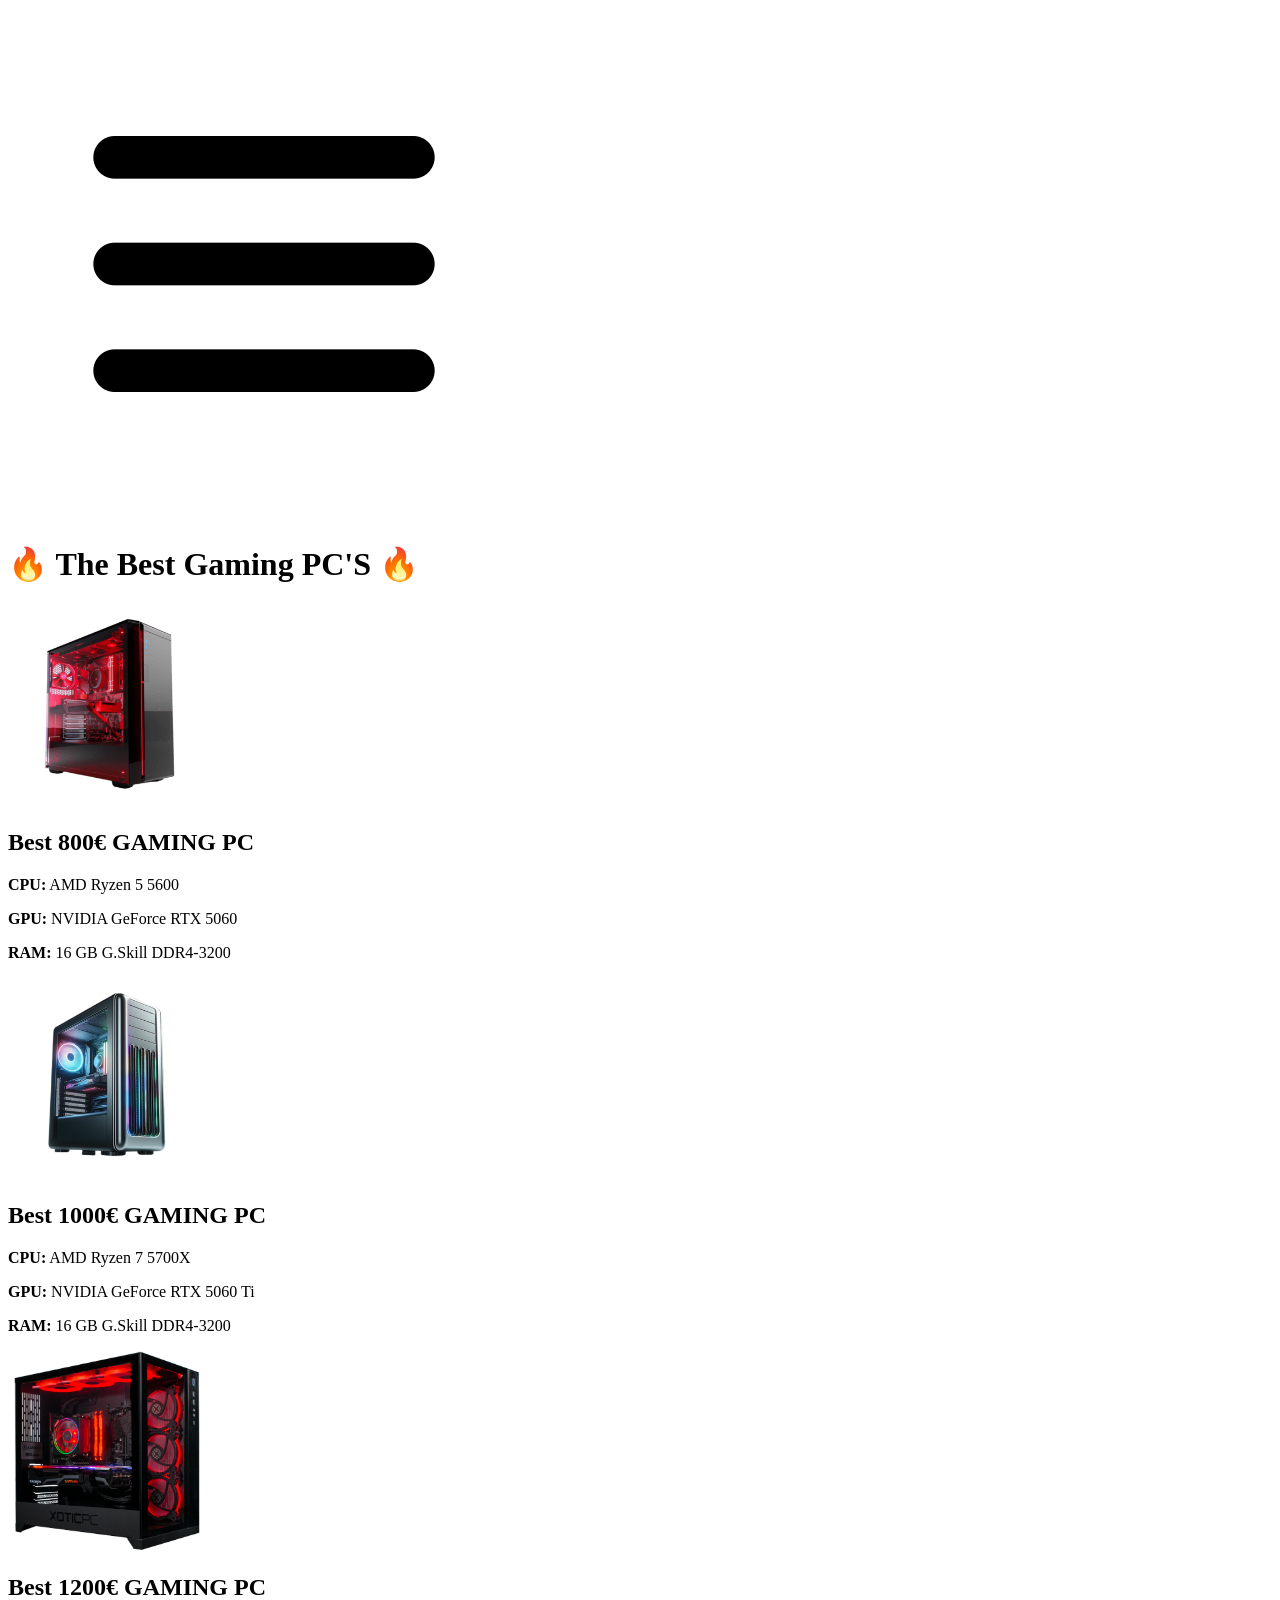
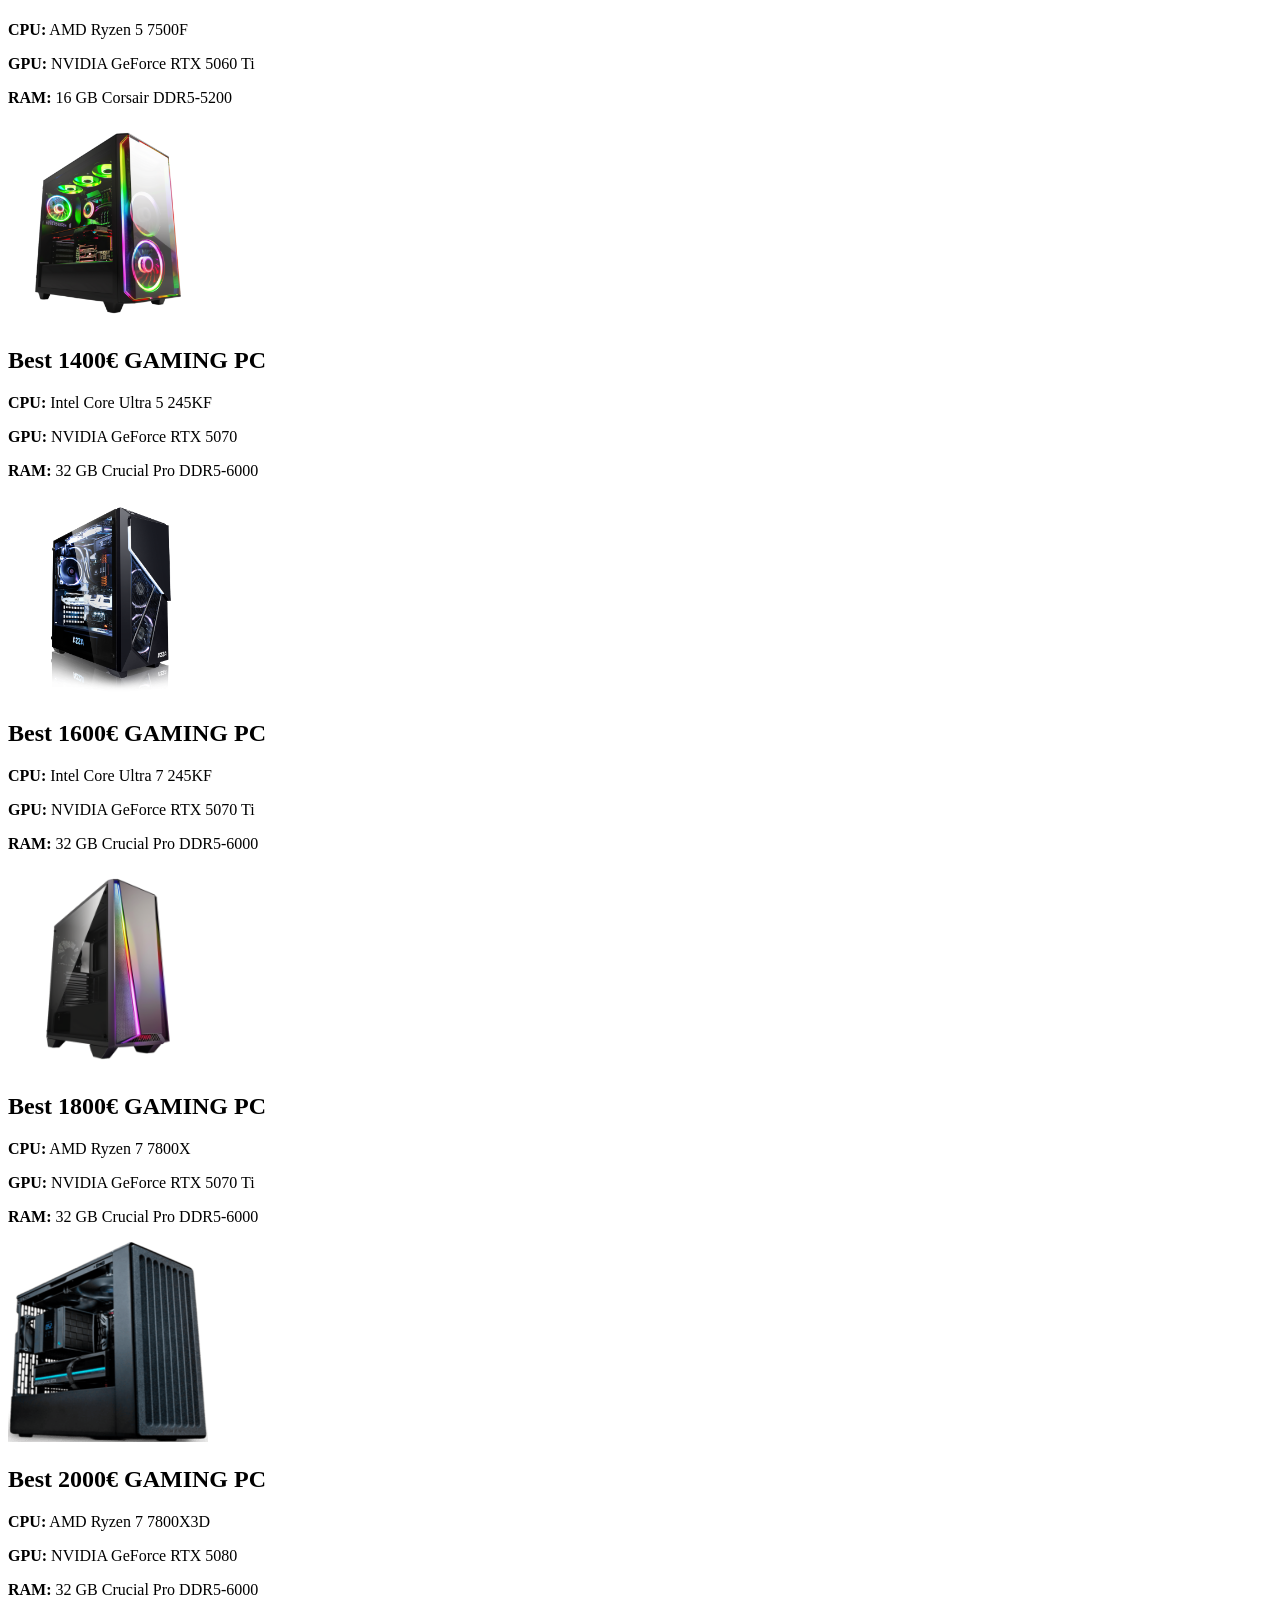
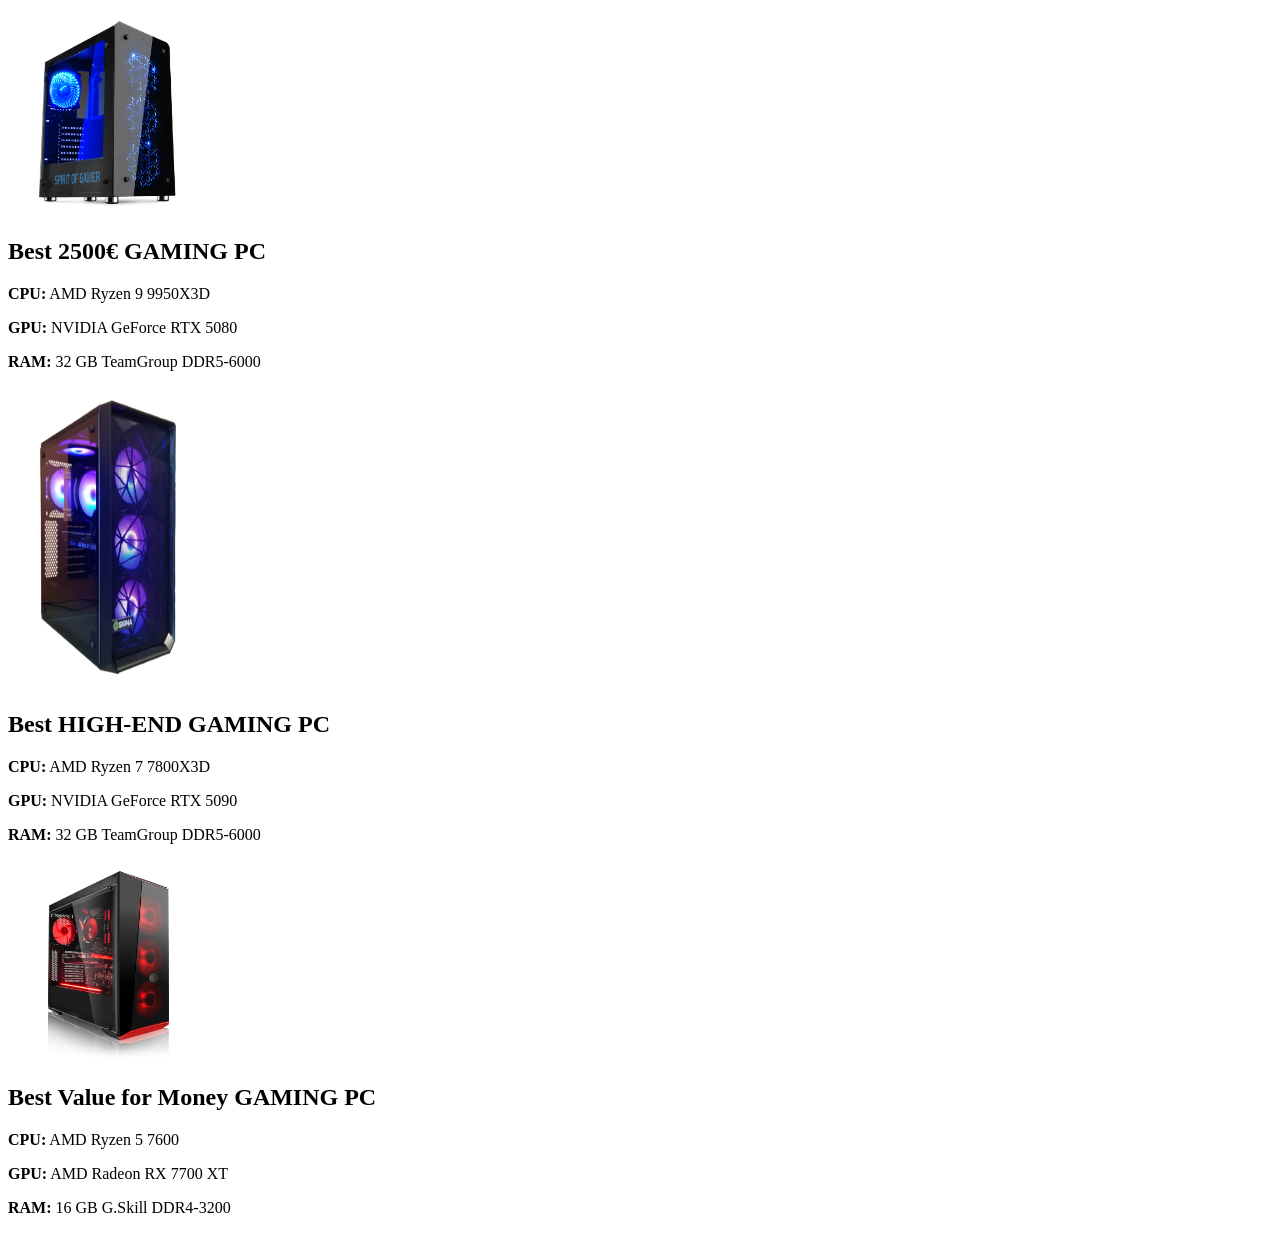
==== pc.html @ 027d5376 "Update and rename Pc.html to pc.html" ====
<!DOCTYPE html>
<html lang="en">
<head>
    <meta charset="UTF-8">
    <meta name="viewport" content="width=device-width, initial-scale=1.0">
    <title>My PC List</title>
    <link rel="stylesheet" href="pcStyle.css">
</head>
<body>

    <div class="icon">
        <a href="index.html"><img src="img/IMG_7681.PNG" alt="Home"></a>
    </div>

    <h1>🔥 The Best Gaming PC'S 🔥</h1>

    <div class="container">

        <div class="card">
            <div class="image"><img src="img/C1.png" alt="Best 800€ GAMING PC" width="200" height="200"></div>
            <h2>Best 800€ GAMING PC</h2>
            <p><strong>CPU:</strong> AMD Ryzen 5 5600</p>
            <p><strong>GPU:</strong> NVIDIA GeForce RTX 5060</p>
            <p><strong>RAM:</strong> 16 GB G.Skill DDR4-3200</p>
        </div>

        <div class="card">
            <div class="image"><img src="img/C2.png" alt="Best 1000€ GAMING PC" width="200" height="200"></div>
            <h2>Best 1000€ GAMING PC</h2>
            <p><strong>CPU:</strong> AMD Ryzen 7 5700X</p>
            <p><strong>GPU:</strong> NVIDIA GeForce RTX 5060 Ti</p>
            <p><strong>RAM:</strong> 16 GB G.Skill DDR4-3200</p>
        </div>

        <div class="card">
            <div class="image"><img src="img/C3.png" alt="Best 1200€ GAMING PC" width="200" height="200"></div>
            <h2>Best 1200€ GAMING PC</h2>
            <p><strong>CPU:</strong> AMD Ryzen 5 7500F</p>
            <p><strong>GPU:</strong> NVIDIA GeForce RTX 5060 Ti</p>
            <p><strong>RAM:</strong> 16 GB Corsair DDR5-5200</p>
        </div>

        <div class="card">
            <div class="image"><img src="img/C4.webp" alt="Best 1400€ GAMING PC" width="200" height="200"></div>
            <h2>Best 1400€ GAMING PC</h2>
            <p><strong>CPU:</strong> Intel Core Ultra 5 245KF</p>
            <p><strong>GPU:</strong> NVIDIA GeForce RTX 5070</p>
            <p><strong>RAM:</strong> 32 GB Crucial Pro DDR5-6000</p>
        </div>

        <div class="card">
            <div class="image"><img src="img/C5.png" alt="Best 1600€ GAMING PC" width="200" height="200"></div>
            <h2>Best 1600€ GAMING PC</h2>
            <p><strong>CPU:</strong> Intel Core Ultra 7 245KF</p>
            <p><strong>GPU:</strong> NVIDIA GeForce RTX 5070 Ti</p>
            <p><strong>RAM:</strong> 32 GB Crucial Pro DDR5-6000</p>
        </div>

        <div class="card">
            <div class="image"><img src="img/C6.webp" alt="Best 1800€ GAMING PC" width="200" height="200"></div>
            <h2>Best 1800€ GAMING PC</h2>
            <p><strong>CPU:</strong> AMD Ryzen 7 7800X</p>
            <p><strong>GPU:</strong> NVIDIA GeForce RTX 5070 Ti</p>
            <p><strong>RAM:</strong> 32 GB Crucial Pro DDR5-6000</p>
        </div>

        <div class="card">
            <div class="image"><img src="img/imresizer-C7.png" alt="Best 2000€ GAMING PC" width="200" height="200"></div>
            <h2>Best 2000€ GAMING PC</h2>
            <p><strong>CPU:</strong> AMD Ryzen 7 7800X3D</p>
            <p><strong>GPU:</strong> NVIDIA GeForce RTX 5080</p>
            <p><strong>RAM:</strong> 32 GB Crucial Pro DDR5-6000</p>
        </div>

        <div class="card">
            <div class="image"><img src="img/C8 (2).png" alt="Best 2500€ GAMING PC" width="200" height="200"></div>
            <h2>Best 2500€ GAMING PC</h2>
            <p><strong>CPU:</strong> AMD Ryzen 9 9950X3D</p>
            <p><strong>GPU:</strong> NVIDIA GeForce RTX 5080</p>
            <p><strong>RAM:</strong> 32 GB TeamGroup DDR5-6000</p>
        </div>

        <div class="card">
            <div class="image"><img src="img/imresizer-C11 (1).png" alt="Best HIGH-END GAMING PC" width="200" height="300"></div>
            <h2>Best HIGH-END GAMING PC</h2>
            <p><strong>CPU:</strong> AMD Ryzen 7 7800X3D</p>
            <p><strong>GPU:</strong> NVIDIA GeForce RTX 5090</p>
            <p><strong>RAM:</strong> 32 GB TeamGroup DDR5-6000</p>
        </div>

        <div class="card">
            <div class="image"><img src="img/C10.png" alt="Best Value for Money GAMING PC" width="200" height="200"></div>
            <h2>Best Value for Money GAMING PC</h2>
            <p><strong>CPU:</strong> AMD Ryzen 5 7600</p>
            <p><strong>GPU:</strong> AMD Radeon RX 7700 XT</p>
            <p><strong>RAM:</strong> 16 GB G.Skill DDR4-3200</p>
        </div>

    </div>

</body>
</html>

</html>
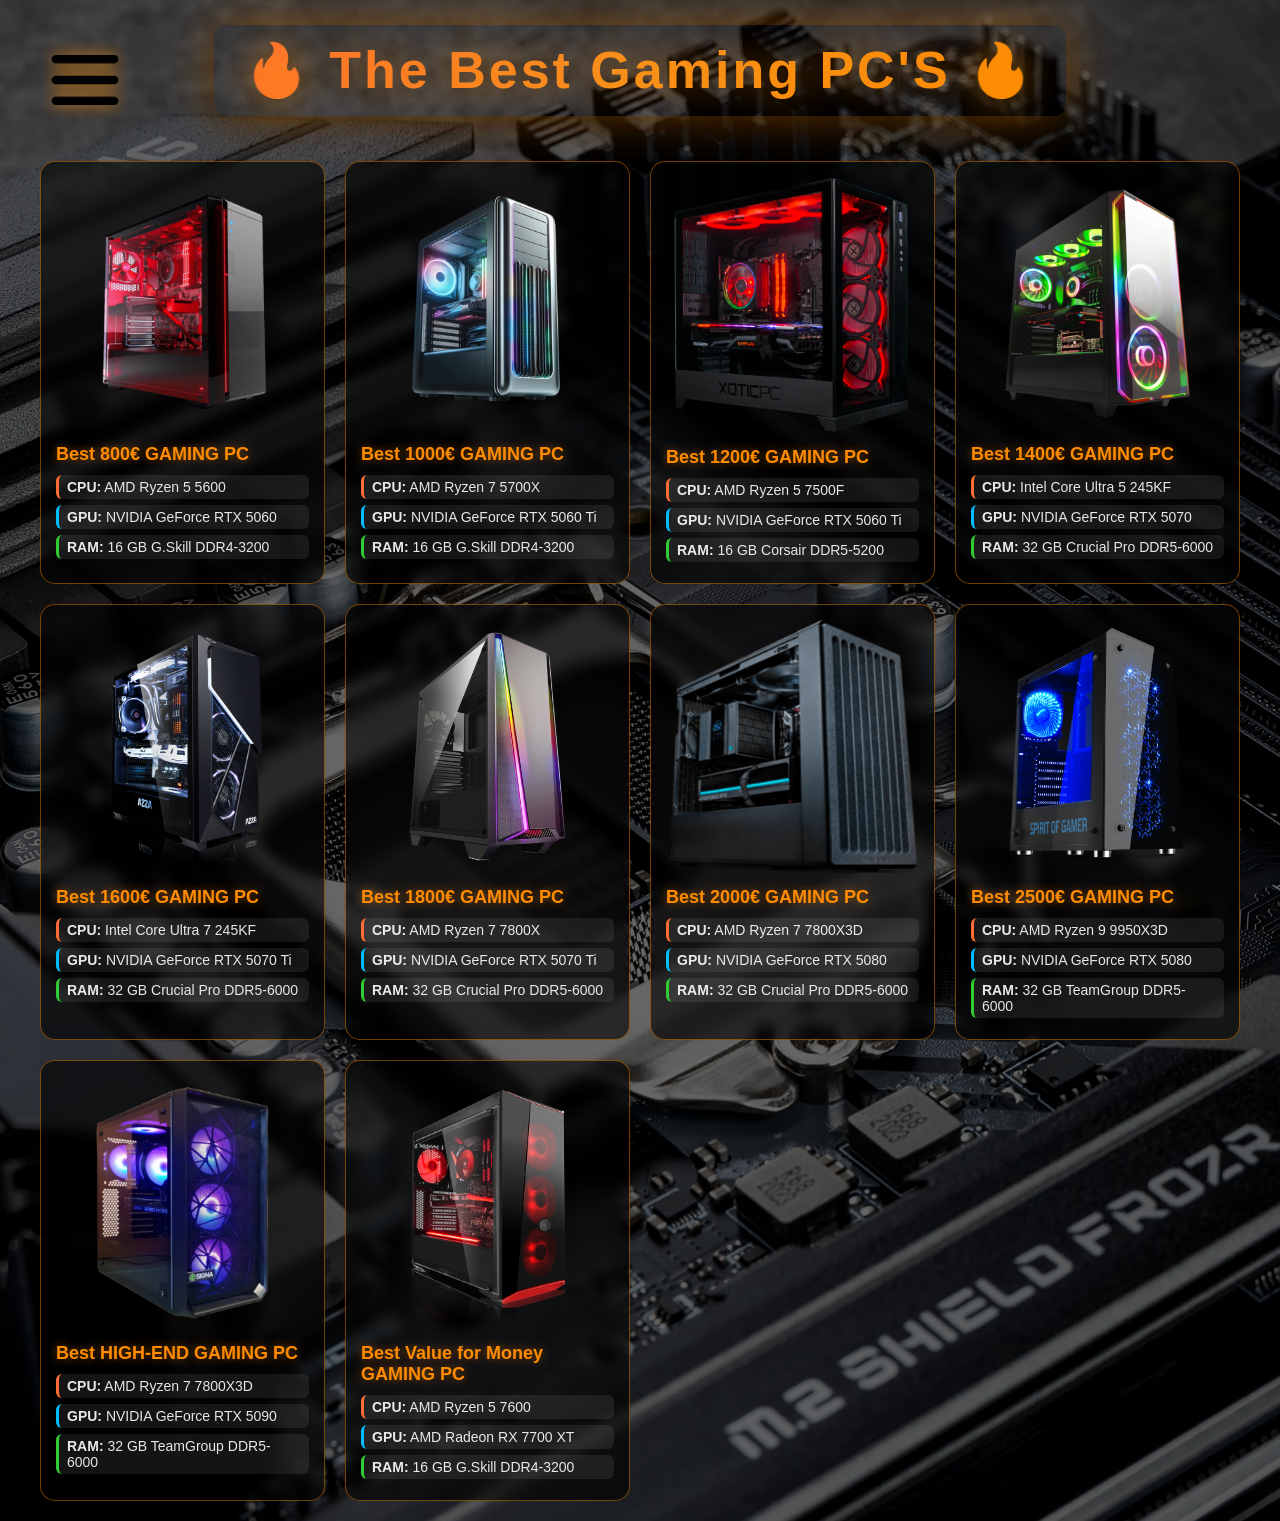
==== commit c8c6d093: "Update pc.html" ====
--- a/pc.html
+++ b/pc.html
@@ -4,7 +4,7 @@
     <meta charset="UTF-8">
     <meta name="viewport" content="width=device-width, initial-scale=1.0">
     <title>My PC List</title>
-    <link rel="stylesheet" href="pcStyle.css">
+    <link rel="stylesheet" href="PcStyle.css">
 </head>
 <body>
 
--- a/PcStyle.css
+++ b/PcStyle.css
@@ -0,0 +1,163 @@
+html,
+body {
+    margin: 0;
+    padding: 0;
+    width: 100%;
+    box-sizing: border-box;
+    overflow-x: hidden;
+    font-family: Arial, sans-serif;
+    scroll-behavior: smooth;
+}
+
+body {
+    background: linear-gradient(to top, rgba(0, 0, 0, 0.6) 50%, rgba(0, 0, 0, 0.6) 50%), url(img/LBGO0131.JPG) center/cover no-repeat;
+    min-height: 100vh;
+}
+
+.hero {
+    width: 100%;
+    display: flex;
+    flex-direction: column;
+    align-items: center;
+}
+
+.icon {
+    position: fixed;
+    top: 30px;
+    left: 35px;
+    z-index: 10;
+}
+
+.icon img {
+    width: 100px;
+    height: 100px;
+    cursor: pointer;
+    transition: 0.3s ease;
+    filter: drop-shadow(0 0 8px rgba(255, 140, 0, 0.8));
+}
+
+.icon:hover img {
+    filter: drop-shadow(0 0 15px rgba(255, 140, 0, 1));
+    transform: scale(1.1);
+}
+
+h1 {
+    font-family: "Lucida Sans", sans-serif;
+    font-size: 52px;
+    font-weight: 900;
+    text-align: center;
+    background: linear-gradient(135deg, #ff6b35 0%, #f7931e 50%, #ff8c00 100%);
+    -webkit-background-clip: text;
+    -webkit-text-fill-color: transparent;
+    background-clip: text;
+    text-shadow: 0 0 40px rgba(255, 140, 0, 0.6);
+    letter-spacing: 3px;
+    padding: 15px 30px;
+    border-radius: 12px;
+    margin: 25px auto;
+    width: fit-content;
+    box-shadow: 0 0 50px rgba(255, 140, 0, 0.4), 0 10px 30px rgba(0, 0, 0, 0.5);
+}
+
+.container {
+    display: grid;
+    grid-template-columns: repeat(4, 1fr);
+    gap: 20px;
+    padding: 20px;
+    max-width: 1200px;
+    margin: 0 auto;
+    width: 100%;
+}
+
+.card {
+    background: rgba(0, 0, 0, 0.6);
+    border: 1px solid rgba(255, 140, 0, 0.452);
+    padding: 15px;
+    gap: 15px;
+    border-radius: 15px;
+    animation: popIn 0.6s ease;
+    backdrop-filter: blur(6px);
+    transition: transform 0.3s ease, box-shadow 0.3s ease, border-color 0.3s ease;
+}
+
+.card:hover {
+    transform: scale(1.03);
+    box-shadow: 0 10px 30px rgba(255, 140, 0, 0.4);
+    border-color: rgba(255, 140, 0, 0.7);
+}
+
+transform: scale(1.03);
+box-shadow: 0 10px 25px rgba(255, 140, 0, 0.3);
+border-color: rgba(255, 140, 0, 0.6);
+}
+
+.image {
+    width: 400px;
+    height: 400px;
+    background-color: rgba(0, 0, 0, 0.3);
+    border-radius: 10px;
+    overflow: hidden;
+    margin-bottom: 10px;
+    display: flex;
+    align-items: center;
+    justify-content: center;
+}
+
+.image img {
+    width: 100%;
+    height: 100%;
+    object-fit: cover;
+    object-position: center;
+}
+
+h2 {
+    font-size: 18px;
+    margin: 10px 0;
+    color: #ff8c00;
+    font-weight: 700;
+    text-shadow: 0 0 10px rgba(255, 140, 0, 0.5);
+}
+
+p {
+    font-size: 14px;
+    color: rgba(255, 255, 255, 0.9);
+    margin: 6px 0;
+    padding: 4px 8px;
+    background: rgba(255, 255, 255, 0.08);
+    border-radius: 6px;
+    border-left: 3px solid;
+}
+
+p:nth-of-type(1) {
+    border-left-color: #ff6b35;
+}
+
+p:nth-of-type(2) {
+    border-left-color: #00bfff;
+}
+
+p:nth-of-type(3) {
+    border-left-color: #32cd32;
+}
+
+@keyframes fadeIn {
+    from {
+        opacity: 0;
+    }
+
+    to {
+        opacity: 1;
+    }
+}
+
+@keyframes popIn {
+    from {
+        transform: translateY(10px);
+        opacity: 0;
+    }
+
+    to {
+        transform: translateY(0);
+        opacity: 1;
+    }
+}
